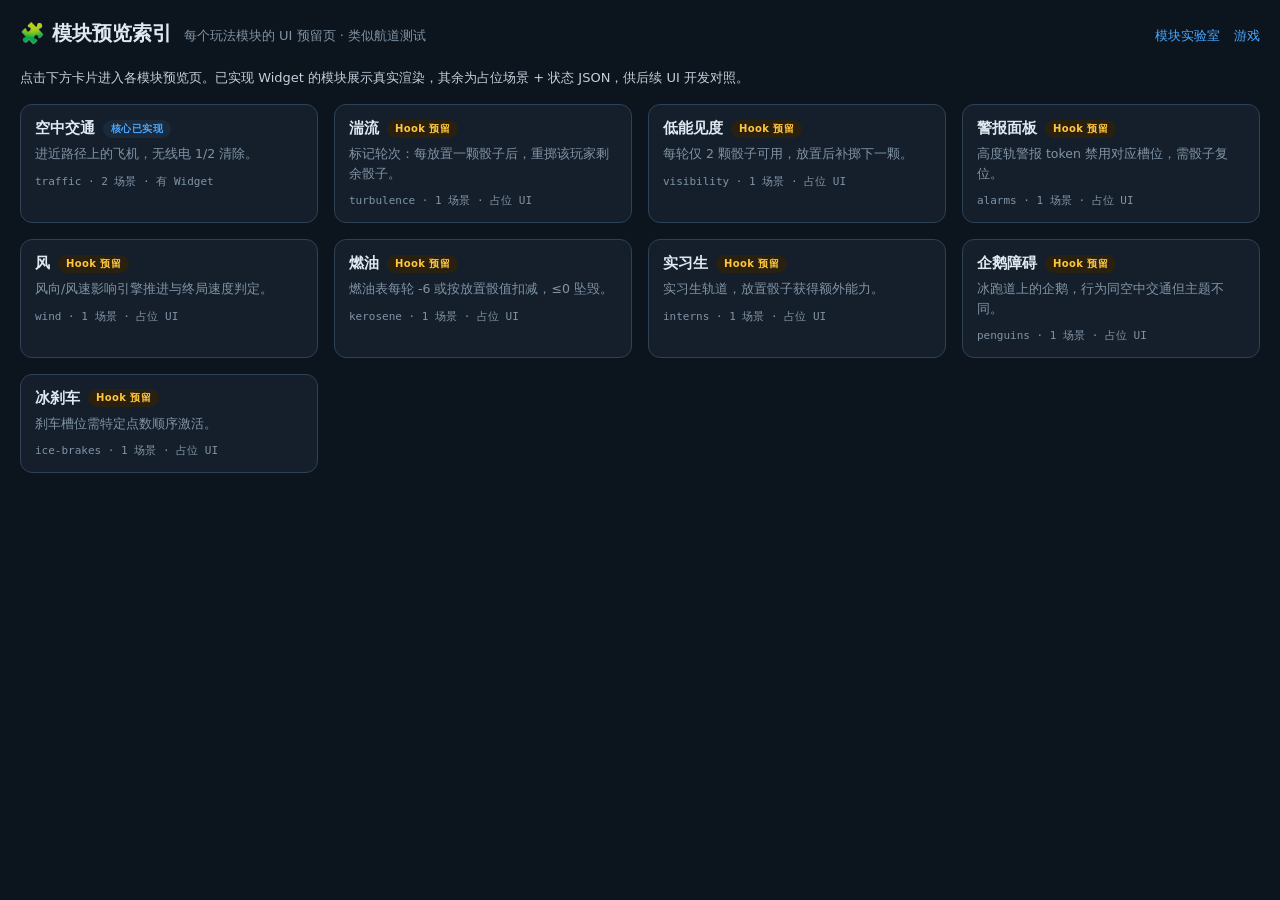
==== test/modules/index.html @ fea075f3 "修复咖啡修正按钮换行，新增各模块 UI 预览页 咖啡预览条改为 flex 同行布局；test/modules 提供 9 个模块预留预览与索引，航道测试迁入 traffic 页面。  Co-author" ====
<!DOCTYPE html>
<html lang="zh-CN">
<head>
<meta charset="UTF-8">
<meta name="viewport" content="width=device-width, initial-scale=1.0">
<title>模块预览索引 · Sky Team</title>
<link rel="stylesheet" href="shared.css">
</head>
<body>
<header class="page-header">
  <h1>🧩 模块预览索引</h1>
  <span class="sub">每个玩法模块的 UI 预留页 · 类似航道测试</span>
  <nav>
    <a href="/test/module-lab.html">模块实验室</a>
    <a href="/">游戏</a>
  </nav>
</header>
<p class="module-intro">点击下方卡片进入各模块预览页。已实现 Widget 的模块展示真实渲染，其余为占位场景 + 状态 JSON，供后续 UI 开发对照。</p>
<div class="grid index" id="module-list"></div>

<script src="/src/scenarios/module-registry.js"></script>
<script src="module-scenes.js"></script>
<script>
'use strict';

var ORDER = [
  'traffic', 'turbulence', 'visibility', 'alarms', 'wind',
  'kerosene', 'interns', 'penguins', 'ice-brakes'
];

function badge(status, label) {
  var cls = status === 'core' ? 'core' : (status === 'impl' ? 'impl' : 'stub');
  return '<span class="badge ' + cls + '">' + label + '</span>';
}

document.getElementById('module-list').innerHTML = ORDER.map(function (id) {
  var mod = ModuleRegistry.get(id);
  var cfg = ModulePreviewCatalog[id];
  if (!mod || !cfg) return '';
  var scenes = (cfg.scenes || []).length;
  return '<a class="mod-card" href="' + id + '.html">' +
    '<h2>' + mod.name + badge(cfg.status, cfg.statusLabel) + '</h2>' +
    '<p>' + (mod.description || '') + '</p>' +
    '<div class="meta">' + id + ' · ' + scenes + ' 场景 · ' +
    (cfg.widget ? '有 Widget' : '占位 UI') + '</div></a>';
}).join('');
</script>
</body>
</html>
---- test/modules/shared.css ----
* { box-sizing: border-box; margin: 0; padding: 0; }
:root {
  --bg0: #0c141d; --bg1: #141f2b; --bg2: #1b2a39; --bg3: #243545; --edge: #2e4155;
  --text: #dfe9f2; --dim: #8193a5; --blue: #4aa8ff; --orange: #ff9440;
  --green: #3ddc84; --amber: #ffc53d; --red: #ff5a5a;
  --mono: "SF Mono", Menlo, Consolas, monospace;
}
body { font-family: system-ui, sans-serif; background: var(--bg0); color: var(--text); min-height: 100vh; padding: 20px; }
a { color: var(--blue); text-decoration: none; }
a:hover { text-decoration: underline; }
header.page-header {
  display: flex; align-items: baseline; gap: 12px; margin-bottom: 20px; flex-wrap: wrap;
}
header.page-header h1 { font-size: 20px; }
header.page-header .sub { color: var(--dim); font-size: 13px; }
header.page-header nav { margin-left: auto; display: flex; gap: 14px; font-size: 13px; }
.badge {
  display: inline-block; font-size: 10px; font-weight: 700; letter-spacing: .4px;
  padding: 2px 8px; border-radius: 999px; vertical-align: middle; margin-left: 8px;
}
.badge.impl { background: #1a3a2a; color: var(--green); }
.badge.core { background: #1a2a3a; color: var(--blue); }
.badge.stub { background: #2a2010; color: var(--amber); }
.grid { display: grid; grid-template-columns: repeat(auto-fit, minmax(320px, 1fr)); gap: 16px; }
.grid.index { grid-template-columns: repeat(auto-fill, minmax(260px, 1fr)); }
.mod-card, .scenario {
  background: var(--bg1); border: 1px solid var(--edge); border-radius: 12px; padding: 14px;
}
.mod-card { display: block; color: inherit; transition: border-color .15s, transform .15s; }
.mod-card:hover { border-color: var(--blue); transform: translateY(-1px); text-decoration: none; }
.mod-card h2 { font-size: 15px; margin-bottom: 6px; }
.mod-card p { font-size: 12.5px; color: var(--dim); line-height: 1.55; }
.mod-card .meta { margin-top: 10px; font-size: 11px; color: var(--dim); font-family: var(--mono); }
.scenario h2 { font-size: 15px; margin-bottom: 6px; }
.scenario p { font-size: 12.5px; color: var(--dim); line-height: 1.6; margin-bottom: 10px; }
.card {
  background: var(--bg2); border: 1px solid var(--edge); border-radius: 10px;
  padding: 12px; margin-bottom: 10px;
}
.card h3 { font-size: 13px; color: var(--dim); margin-bottom: 10px; letter-spacing: .5px; }
.card.placeholder {
  border-style: dashed; text-align: center; padding: 28px 16px; color: var(--dim);
}
.card.placeholder .icon { font-size: 28px; margin-bottom: 8px; opacity: .85; }
.card.placeholder p { font-size: 12.5px; line-height: 1.6; max-width: 420px; margin: 0 auto; }
.hook-list { list-style: none; margin-top: 12px; text-align: left; display: inline-block; }
.hook-list li {
  font-family: var(--mono); font-size: 11px; color: #a8c4dc; padding: 3px 0;
}
.hook-list li::before { content: "· "; color: var(--green); }
.state-snippet {
  font-family: var(--mono); font-size: 11px; line-height: 1.5; color: #a8c4dc;
  background: #0a1119; border-radius: 8px; padding: 8px 10px; white-space: pre-wrap;
}
.module-intro { margin-bottom: 16px; color: #c3d0dd; font-size: 13px; line-height: 1.65; max-width: 820px; }

/* 航道 widget（与 index.html 同步） */
.approach-row { display: flex; gap: 4px; position: relative; }
.app-cell {
  flex: 1; height: 54px; border: 1px solid var(--edge); border-radius: 8px;
  display: flex; align-items: center; justify-content: center; position: relative;
  background: var(--bg1); font-size: 11px; color: var(--dim); box-shadow: inset 0 2px 5px rgba(0,0,0,.4);
}
.app-cell .cell-no { font-size: 10px; position: absolute; top: 3px; left: 5px; color: var(--dim); font-family: var(--mono); }
.app-cell.has-icons::after { content: none !important; }
.app-cell .app-icons { display: flex; flex-direction: column; align-items: center; justify-content: center; gap: 0; line-height: 1; z-index: 1; }
.app-cell .app-icon { font-size: 16px; line-height: 1; }
.app-cell .me-icon { filter: drop-shadow(0 0 6px rgba(74,168,255,.9)); }
.app-cell .traffic-icon { filter: drop-shadow(0 0 4px rgba(255,90,90,.8)); }
.app-cell .traffic-badge {
  font-size: 9px; font-family: var(--mono); font-weight: 800; color: #ffb4b4;
  background: rgba(58,26,26,.85); padding: 0 4px; border-radius: 4px; margin-top: 1px;
}
.app-cell.plane { background: radial-gradient(circle at 50% 55%, rgba(255,90,90,.28), transparent 70%), var(--bg1); border-color: #7a2f2f; animation: planePulse 1.6s ease-in-out infinite; }
.app-cell.me { border: 2px solid var(--blue); background: radial-gradient(circle at 50% 55%, rgba(74,168,255,.3), transparent 70%), var(--bg1); }
.app-cell.traffic-here {
  border-color: #c45a5a;
  background:
    radial-gradient(circle at 35% 45%, rgba(74,168,255,.22), transparent 55%),
    radial-gradient(circle at 65% 55%, rgba(255,90,90,.25), transparent 55%), var(--bg1);
}
.app-cell.traffic-multi { border-color: #9a3a3a; }
.app-cell.airport { background: radial-gradient(circle at 50% 70%, rgba(61,220,132,.25), transparent 75%), var(--bg1); border-color: #1f7a48; }
.app-cell.airport::after { content: "🛬"; font-size: 17px; }
@keyframes planePulse {
  0%,100% { box-shadow: inset 0 2px 5px rgba(0,0,0,.4), 0 0 0 rgba(255,90,90,0); }
  50% { box-shadow: inset 0 2px 5px rgba(0,0,0,.4), 0 0 12px rgba(255,90,90,.35); }
}
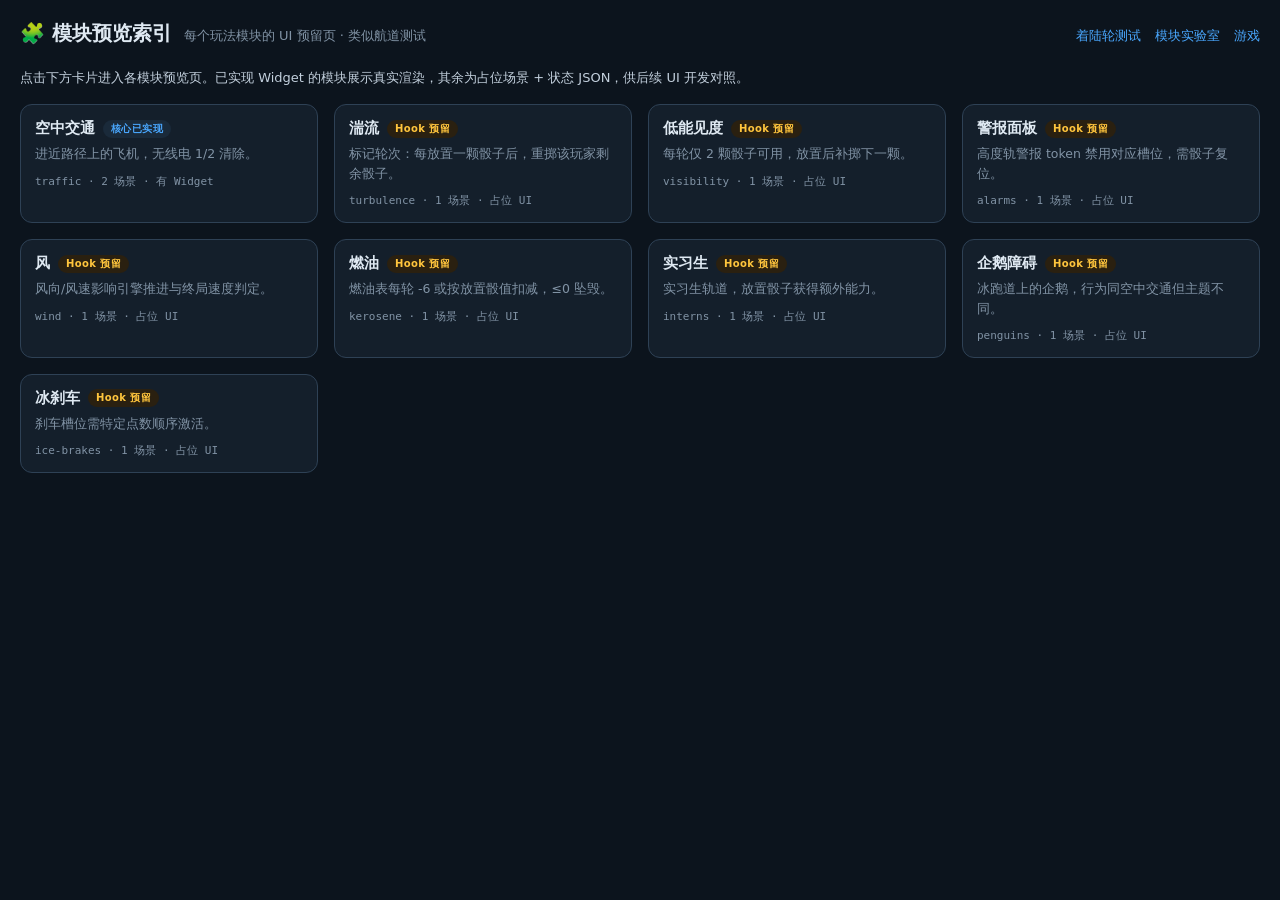
==== commit bed82e2d: "完善进近/高度轨 UI，抽离机场配置并修复驱离与重掷逻辑。 将航道与高度轨配置迁入 airport-tracks.js，新增测试机场与着陆轮实验室；修复无线电一次只清一架、重掷选骰与服务端参数，高度格" ====
--- a/test/modules/index.html
+++ b/test/modules/index.html
@@ -11,6 +11,7 @@
   <h1>🧩 模块预览索引</h1>
   <span class="sub">每个玩法模块的 UI 预留页 · 类似航道测试</span>
   <nav>
+    <a href="/test/landing-round-lab.html">着陆轮测试</a>
     <a href="/test/module-lab.html">模块实验室</a>
     <a href="/">游戏</a>
   </nav>
--- a/test/modules/shared.css
+++ b/test/modules/shared.css
@@ -54,6 +54,40 @@
 }
 .module-intro { margin-bottom: 16px; color: #c3d0dd; font-size: 13px; line-height: 1.65; max-width: 820px; }
 
+/* 滑动轨道视窗 */
+.track-viewport {
+  position: relative; overflow: hidden;
+  --track-gap: 4px; --track-cells: 7; --track-offset: 0;
+  --track-cell-w: calc((100% - (var(--track-cells) - 1) * var(--track-gap)) / var(--track-cells));
+}
+.track-window {
+  position: absolute; left: 0; top: 0; bottom: 0; width: var(--track-cell-w);
+  border: 2px solid var(--blue); border-radius: 8px; pointer-events: none; z-index: 2;
+  box-shadow: 0 0 12px rgba(74,168,255,.45);
+}
+.track-row {
+  transition: transform .4s ease;
+  transform: translateX(calc(-1 * var(--track-offset) * (var(--track-cell-w) + var(--track-gap))));
+}
+.track-viewport .app-cell { flex: 0 0 var(--track-cell-w); }
+.track-viewport .alt-cell { flex: 0 0 var(--track-cell-w); }
+
+/* 高度轨 */
+.alt-row { display: flex; gap: 4px; }
+.alt-cell {
+  flex: 1; height: 54px; border: 1px solid var(--edge); border-radius: 8px;
+  display: flex; align-items: center; justify-content: center; position: relative;
+  background: var(--bg1); font-size: 12px; color: var(--dim); font-family: var(--mono);
+  box-shadow: inset 0 2px 5px rgba(0,0,0,.4);
+}
+.alt-cell.pilot { border-color: var(--blue); }
+.alt-cell.copilot { border-color: var(--orange); }
+.alt-cell.landing { font-size: 18px; }
+.alt-cell.current-alt {
+  z-index: 1;
+  box-shadow: inset 0 2px 5px rgba(0,0,0,.4), inset 0 0 0 1px var(--amber), 0 0 10px rgba(255,197,61,.35);
+}
+
 /* 航道 widget（与 index.html 同步） */
 .approach-row { display: flex; gap: 4px; position: relative; }
 .app-cell {
@@ -61,28 +95,32 @@
   display: flex; align-items: center; justify-content: center; position: relative;
   background: var(--bg1); font-size: 11px; color: var(--dim); box-shadow: inset 0 2px 5px rgba(0,0,0,.4);
 }
-.app-cell .cell-no { font-size: 10px; position: absolute; top: 3px; left: 5px; color: var(--dim); font-family: var(--mono); }
 .app-cell.has-icons::after { content: none !important; }
 .app-cell .app-icons { display: flex; flex-direction: column; align-items: center; justify-content: center; gap: 0; line-height: 1; z-index: 1; }
 .app-cell .app-icon { font-size: 16px; line-height: 1; }
-.app-cell .me-icon { filter: drop-shadow(0 0 6px rgba(74,168,255,.9)); }
-.app-cell .traffic-icon { filter: drop-shadow(0 0 4px rgba(255,90,90,.8)); }
+.app-cell .traffic-icon { font-size: 17px; }
 .app-cell .traffic-badge {
-  font-size: 9px; font-family: var(--mono); font-weight: 800; color: #ffb4b4;
-  background: rgba(58,26,26,.85); padding: 0 4px; border-radius: 4px; margin-top: 1px;
+  font-size: 9px; font-family: var(--mono); font-weight: 800; color: var(--dim);
+  background: rgba(20,30,42,.85); padding: 0 4px; border-radius: 4px; margin-top: 1px;
 }
-.app-cell.plane { background: radial-gradient(circle at 50% 55%, rgba(255,90,90,.28), transparent 70%), var(--bg1); border-color: #7a2f2f; animation: planePulse 1.6s ease-in-out infinite; }
-.app-cell.me { border: 2px solid var(--blue); background: radial-gradient(circle at 50% 55%, rgba(74,168,255,.3), transparent 70%), var(--bg1); }
-.app-cell.traffic-here {
-  border-color: #c45a5a;
-  background:
-    radial-gradient(circle at 35% 45%, rgba(74,168,255,.22), transparent 55%),
-    radial-gradient(circle at 65% 55%, rgba(255,90,90,.25), transparent 55%), var(--bg1);
+.app-cell.traffic-here { box-shadow: inset 0 0 0 1px rgba(255,197,61,.35); }
+.app-cell.airport {
+  border-color: #1f7a48;
+  background: radial-gradient(circle at 50% 72%, rgba(61,220,132,.22), transparent 68%), var(--bg1);
+  overflow: hidden;
 }
-.app-cell.traffic-multi { border-color: #9a3a3a; }
-.app-cell.airport { background: radial-gradient(circle at 50% 70%, rgba(61,220,132,.25), transparent 75%), var(--bg1); border-color: #1f7a48; }
-.app-cell.airport::after { content: "🛬"; font-size: 17px; }
-@keyframes planePulse {
-  0%,100% { box-shadow: inset 0 2px 5px rgba(0,0,0,.4), 0 0 0 rgba(255,90,90,0); }
-  50% { box-shadow: inset 0 2px 5px rgba(0,0,0,.4), 0 0 12px rgba(255,90,90,.35); }
+.app-cell.airport::after {
+  content: "🏢";
+  position: absolute; left: 50%; top: 44%; transform: translate(-50%, -50%);
+  font-size: 40px; line-height: 1; opacity: 0.42; z-index: 0; pointer-events: none;
 }
+.app-cell.airport::before {
+  content: ""; position: absolute; bottom: 4px; left: 8px; right: 8px; height: 3px; z-index: 2;
+  background: repeating-linear-gradient(90deg, var(--amber) 0 6px, transparent 6px 12px);
+}
+.app-cell .traffic-float {
+  position: absolute; left: 50%; top: 50%; z-index: 4;
+  transform: translate(-50%, -50%);
+  display: flex; flex-direction: column; align-items: center; pointer-events: none;
+}
+.app-cell.airport .traffic-float { top: 48%; z-index: 4; }
